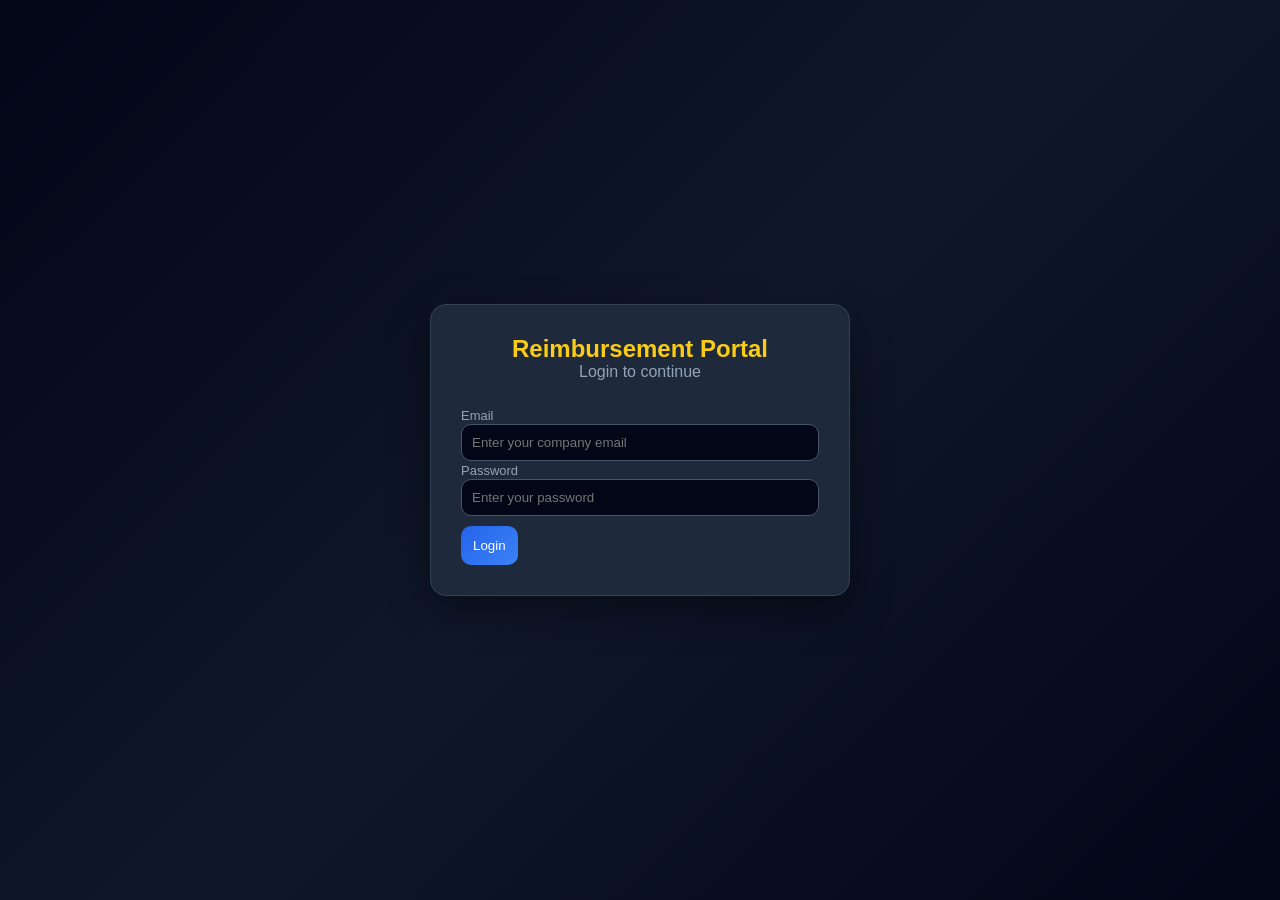
==== Capstone_ReimbursementPortal/frontend/index.html @ b1c379d9 "frontend setup complete" ====
<!DOCTYPE html>
<html lang="en">
<head>
  <meta charset="UTF-8" />
  <meta name="viewport" content="width=device-width, initial-scale=1.0" />
  <title>Reimbursement Portal</title>
   <link rel="stylesheet" href="css/style.css" />
</head>
<body>
  <div id="toast" class="toast hidden"></div>

  <!-- LOGIN SECTION -->
  <section id="loginSection" class="login-page">
    <div class="login-card">
      <div class="brand-block">
        <h1>Reimbursement Portal</h1>
        <p>Login to continue</p>
      </div>

      <div class="form-group">
        <label for="loginEmail">Email</label>
        <input type="email" id="loginEmail" placeholder="Enter your company email" />
      </div>

      <div class="form-group">
        <label for="loginPassword">Password</label>
        <input type="password" id="loginPassword" placeholder="Enter your password" />
      </div>

      <button type="button" class="primary-btn" onclick="login()">Login</button>
      <p id="loginMessage" class="error-text"></p>
    </div>
  </section>

  <!-- DASHBOARD SECTION -->
  <section id="dashboardSection" class="dashboard hidden">
    <nav class="navbar">
      <div class="nav-left">
        <h2>Reimbursement Portal</h2>
        <span id="welcomeText" class="welcome-text"></span>
      </div>

      <div class="nav-right">
        <button type="button" id="adminNavBtn" class="nav-btn hidden" onclick="showPanel('adminPanel')">Admin</button>
        <button type="button" id="employeeNavBtn" class="nav-btn hidden" onclick="showPanel('employeePanel')">Employee</button>
        <button type="button" id="managerNavBtn" class="nav-btn hidden" onclick="showPanel('managerPanel')">Manager</button>
        <button type="button" class="danger-btn" onclick="logout()">Logout</button>
      </div>
    </nav>

    <main class="main-content">

      <!-- ADMIN PANEL -->
      <section id="adminPanel" class="panel hidden">
        <div class="panel-header">
          <h3>Admin Dashboard</h3>
          <p>Create users, assign managers, and review fallback claims.</p>
        </div>

        <div class="card">
          <h4>Create User</h4>

          <div class="form-grid">
            <div class="form-group">
              <label for="userName">Name</label>
              <input type="text" id="userName" placeholder="Enter full name" />
            </div>

            <div class="form-group">
              <label for="userEmail">Email</label>
              <input type="email" id="userEmail" placeholder="Enter company email" />
            </div>

            <div class="form-group">
              <label for="userPassword">Password</label>
              <input type="password" id="userPassword" placeholder="Enter password" />
            </div>

            <div class="form-group">
              <label for="userRole">Role</label>
              <select id="userRole">
                <option value="ADMIN">ADMIN</option>
                <option value="MANAGER">MANAGER</option>
                <option value="EMPLOYEE">EMPLOYEE</option>
              </select>
            </div>

            <div class="form-group full-width">
              <label for="userManagerId">Manager ID</label>
              <input type="number" id="userManagerId" placeholder="Optional: required only for employee" />
            </div>
          </div>

          <button type="button" class="primary-btn" onclick="createUser()">Create User</button>
        </div>

        <div class="card">
          <h4>Assign Manager</h4>

          <div class="form-grid">
            <div class="form-group">
              <label for="assignEmployeeId">Employee ID</label>
              <input type="number" id="assignEmployeeId" placeholder="Enter employee id" />
            </div>

            <div class="form-group">
              <label for="assignManagerId">Manager ID</label>
              <input type="number" id="assignManagerId" placeholder="Enter manager id" />
            </div>
          </div>

          <button type="button" class="primary-btn" onclick="assignManager()">Assign Manager</button>
        </div>

        <div class="card">
          <div class="section-topbar">
            <h4>All Users</h4>
            <button type="button" class="secondary-btn" onclick="loadUsers()">Refresh Users</button>
          </div>

          <div id="usersWrap" class="table-wrap">
            <div class="no-data">No users loaded yet.</div>
          </div>
        </div>

        <div class="card">
          <div class="section-topbar">
            <h4>Fallback Claims / Admin Claims</h4>
            <button type="button" class="secondary-btn" onclick="loadAdminClaims()">Load Claims</button>
          </div>

          <div id="adminClaimsWrap" class="table-wrap">
            <div class="no-data">No admin claims loaded yet.</div>
          </div>

          <div class="pagination">
            <button type="button" class="secondary-btn" onclick="prevAdminPage()">Previous</button>
            <span id="adminPageText">Page 0</span>
            <button type="button" class="secondary-btn" onclick="nextAdminPage()">Next</button>
          </div>
        </div>
      </section>

      <!-- EMPLOYEE PANEL -->
      <section id="employeePanel" class="panel hidden">
        <div class="panel-header">
          <h3>Employee Dashboard</h3>
          <p>Submit reimbursement claims and track status.</p>
        </div>

        <div class="card">
          <h4>Submit Claim</h4>

          <div class="form-grid">
            <div class="form-group">
              <label for="claimAmount">Amount</label>
              <input type="number" id="claimAmount" placeholder="Enter amount" />
            </div>

            <div class="form-group">
              <label for="claimDate">Date</label>
              <input type="date" id="claimDate" />
            </div>

            <div class="form-group full-width">
              <label for="claimDescription">Description</label>
              <textarea id="claimDescription" rows="5" placeholder="Enter claim details"></textarea>
            </div>
          </div>

          <button type="button" class="primary-btn" onclick="submitClaim()">Submit Claim</button>
        </div>

        <div class="card">
          <div class="section-topbar">
            <h4>My Claims</h4>
            <button type="button" class="secondary-btn" onclick="loadMyClaims()">Refresh Claims</button>
          </div>

          <div id="myClaimsWrap" class="table-wrap">
            <div class="no-data">No claims loaded yet.</div>
          </div>

          <div class="pagination">
            <button type="button" class="secondary-btn" onclick="prevEmployeePage()">Previous</button>
            <span id="employeePageText">Page 0</span>
            <button type="button" class="secondary-btn" onclick="nextEmployeePage()">Next</button>
          </div>
        </div>
      </section>

      <!-- MANAGER PANEL -->
      <section id="managerPanel" class="panel hidden">
        <div class="panel-header">
          <h3>Manager Dashboard</h3>
          <p>View assigned claims and approve/reject them.</p>
        </div>

        <div class="card">
          <div class="section-topbar">
            <h4>Assigned Claims</h4>
            <button type="button" class="secondary-btn" onclick="loadAssignedClaims()">Load Claims</button>
          </div>

          <div id="claimsWrap" class="table-wrap">
            <div class="no-data">No assigned claims loaded yet.</div>
          </div>

          <div class="pagination">
            <button type="button" class="secondary-btn" onclick="prevManagerPage()">Previous</button>
            <span id="managerPageText">Page 0</span>
            <button type="button" class="secondary-btn" onclick="nextManagerPage()">Next</button>
          </div>
        </div>
      </section>

    </main>
  </section>

   <script src="js/app.js"></script>
</body>
</html>
---- Capstone_ReimbursementPortal/frontend/css/style.css ----
* {
  box-sizing: border-box;
  margin: 0;
  padding: 0;
  font-family: "Segoe UI", Arial, sans-serif;
}

body {
  background: linear-gradient(135deg, #020617, #0f172a, #020617);
  color: #e2e8f0;
  min-height: 100vh;
}

.hidden {
  display: none !important;
}

/* LOGIN */

.login-page {
  min-height: 100vh;
  display: flex;
  align-items: center;
  justify-content: center;
}

.login-card {
  width: 100%;
  max-width: 420px;
  background: #1e293b;
  border: 1px solid #334155;
  border-radius: 16px;
  padding: 30px;
  box-shadow: 0 15px 40px rgba(0,0,0,0.4);
}

.brand-block {
  text-align: center;
  margin-bottom: 25px;
}

.brand-block h1 {
  color: #facc15;
}

.brand-block p {
  color: #94a3b8;
}

/* NAVBAR */

.navbar {
  display: flex;
  justify-content: space-between;
  padding: 16px 24px;
  background: #020617;
  border-bottom: 1px solid #1e293b;
}

.nav-left h2 {
  color: #facc15;
}

.welcome-text {
  color: #94a3b8;
  font-size: 13px;
}

/* MAIN */

.main-content {
  max-width: 1200px;
  margin: auto;
  padding: 24px;
}

.panel-header h3 {
  color: #ffffff;
}

.panel-header p {
  color: #94a3b8;
}

/* CARD */

.card {
  background: #1e293b;
  border: 1px solid #334155;
  border-radius: 16px;
  padding: 20px;
  margin-bottom: 20px;
  transition: 0.2s;
}

.card:hover {
  transform: translateY(-3px);
}

.card h4 {
  color: #facc15;
  margin-bottom: 15px;
}

/* FORM */

.form-grid {
  display: grid;
  grid-template-columns: 1fr 1fr;
  gap: 15px;
}

.full-width {
  grid-column: 1 / -1;
}

.form-group label {
  color: #94a3b8;
  font-size: 13px;
}

input,
select,
textarea {
  width: 100%;
  padding: 10px;
  background: #020617;
  border: 1px solid #475569;
  color: #e2e8f0;
  border-radius: 10px;
}

input:focus,
select:focus,
textarea:focus {
  border-color: #3b82f6;
}

/* BUTTONS */

.primary-btn {
  background: linear-gradient(135deg, #2563eb, #3b82f6);
  color: white;
  border-radius: 10px;
  padding: 12px;
  margin-top: 10px;
  border: none;
  cursor: pointer;
}

.secondary-btn {
  background: #1e293b;
  color: #e2e8f0;
  border: 1px solid #334155;
  padding: 8px 12px;
  border-radius: 10px;
  cursor: pointer;
}

.danger-btn {
  background: #ef4444;
  color: white;
  border-radius: 10px;
  padding: 8px 12px;
}

.nav-btn {
  background: #1e293b;
  color: white;
  border-radius: 10px;
  padding: 8px 12px;
}

.primary-btn:hover,
.secondary-btn:hover,
.danger-btn:hover,
.nav-btn:hover {
  opacity: 0.9;
}

/* TABLE */

.table-wrap {
  overflow-x: auto;
}

table {
  width: 100%;
  border-collapse: collapse;
}

table th {
  background: #020617;
  color: #facc15;
}

table td {
  background: #020617;
}

table th,
table td {
  padding: 12px;
  border-bottom: 1px solid #1e293b;
}

/* ACTION BUTTONS */

.approve-btn {
  background: #22c55e;
  color: white;
  padding: 6px 10px;
  border-radius: 8px;
  border: none;
  margin-right: 6px;
  cursor: pointer;
}

.reject-btn {
  background: #ef4444;
  color: white;
  padding: 6px 10px;
  border-radius: 8px;
  border: none;
  cursor: pointer;
}

/* 🔥 NEW: Disabled buttons look */

.approve-btn:disabled,
.reject-btn:disabled {
  opacity: 0.45;
  cursor: not-allowed;
}

/* INPUT */

.small-input {
  min-width: 150px;
}

.small-input:disabled {
  opacity: 0.6;
  cursor: not-allowed;
}

/* PAGINATION */

.pagination {
  margin-top: 10px;
  display: flex;
  gap: 10px;
}

/* TOAST */

.toast {
  position: fixed;
  top: 20px;
  left: 50%;
  transform: translateX(-50%);
  background: #22c55e;
  padding: 10px 20px;
  border-radius: 10px;
  z-index: 9999;
  font-weight: 600;
}

.toast.error {
  background: #ef4444;
}

/* RESPONSIVE */

@media (max-width: 768px) {
  .form-grid {
    grid-template-columns: 1fr;
  }
}
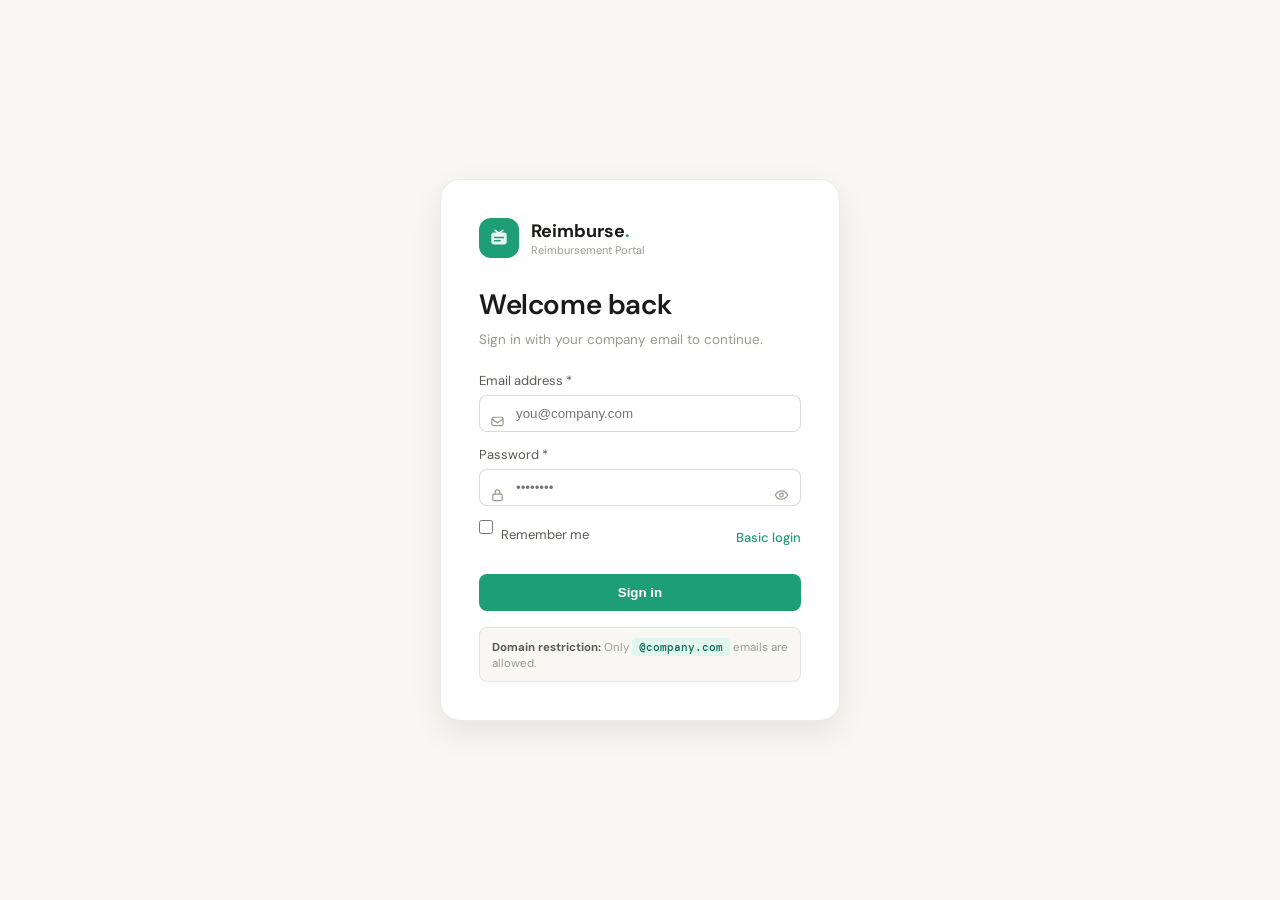
==== commit 5cbda6e7: "Merge branch 'develop' of https://github.com/Gagan-Nmadev/NucleusTeq_Training_Assignments into devel" ====
--- a/Capstone_ReimbursementPortal/frontend/index.html
+++ b/Capstone_ReimbursementPortal/frontend/index.html
@@ -4,219 +4,293 @@
   <meta charset="UTF-8" />
   <meta name="viewport" content="width=device-width, initial-scale=1.0" />
   <title>Reimbursement Portal</title>
-   <link rel="stylesheet" href="css/style.css" />
+  <link rel="stylesheet" href="css/style.css" />
 </head>
 <body>
-  <div id="toast" class="toast hidden"></div>
-
-  <!-- LOGIN SECTION -->
-  <section id="loginSection" class="login-page">
-    <div class="login-card">
-      <div class="brand-block">
-        <h1>Reimbursement Portal</h1>
-        <p>Login to continue</p>
-      </div>
-
+
+<section id="loginPage" class="login-page">
+  <div class="login-card">
+
+    <div class="login-logo">
+      <div class="logo-mark" style="width:40px;height:40px;border-radius:12px;">
+        <svg viewBox="0 0 20 20" fill="none" width="22" height="22">
+          <rect x="3" y="5" width="14" height="11" rx="2.5" fill="white" fill-opacity=".9"/>
+          <path d="M6 9.5h8M6 12.5h5" stroke="#1D9E75" stroke-width="1.5" stroke-linecap="round"/>
+          <path d="M6.5 3L10 5.5 13.5 3" stroke="white" stroke-width="1.5" stroke-linecap="round" stroke-linejoin="round"/>
+        </svg>
+      </div>
+      <div>
+        <div class="logo-text" style="font-size:18px;">Reimburse<span>.</span></div>
+        <div style="font-size:11px;color:var(--text3);">Reimbursement Portal</div>
+      </div>
+    </div>
+
+    <h1 class="login-heading">Welcome back</h1>
+    <p class="login-subheading">Sign in with your company email to continue.</p>
+
+    <div id="errorBox"
+      style="display:none;background:var(--danger-light);color:#A32D2D;border:1px solid #F7C1C1;border-radius:8px;padding:10px 14px;font-size:13px;margin-bottom:16px;">
+    </div>
+
+    <form id="loginForm" onsubmit="handleLogin(event)">
       <div class="form-group">
-        <label for="loginEmail">Email</label>
-        <input type="email" id="loginEmail" placeholder="Enter your company email" />
+        <label class="form-label" for="email">Email address <span>*</span></label>
+        <div class="input-icon-wrap">
+          <svg class="input-icon" viewBox="0 0 16 16" fill="none">
+            <rect x="2" y="4" width="12" height="9" rx="2" stroke="currentColor" stroke-width="1.3"/>
+            <path d="M2 6l6 4 6-4" stroke="currentColor" stroke-width="1.3"/>
+          </svg>
+          <input class="form-control" type="email" id="email" placeholder="you@company.com" required autocomplete="email"/>
+        </div>
+        <div class="form-error" id="emailError">Please use company email like name@company.com</div>
       </div>
 
       <div class="form-group">
-        <label for="loginPassword">Password</label>
-        <input type="password" id="loginPassword" placeholder="Enter your password" />
-      </div>
-
-      <button type="button" class="primary-btn" onclick="login()">Login</button>
-      <p id="loginMessage" class="error-text"></p>
-    </div>
-  </section>
-
-  <!-- DASHBOARD SECTION -->
-  <section id="dashboardSection" class="dashboard hidden">
-    <nav class="navbar">
-      <div class="nav-left">
-        <h2>Reimbursement Portal</h2>
-        <span id="welcomeText" class="welcome-text"></span>
-      </div>
-
-      <div class="nav-right">
-        <button type="button" id="adminNavBtn" class="nav-btn hidden" onclick="showPanel('adminPanel')">Admin</button>
-        <button type="button" id="employeeNavBtn" class="nav-btn hidden" onclick="showPanel('employeePanel')">Employee</button>
-        <button type="button" id="managerNavBtn" class="nav-btn hidden" onclick="showPanel('managerPanel')">Manager</button>
-        <button type="button" class="danger-btn" onclick="logout()">Logout</button>
-      </div>
+        <label class="form-label" for="password">Password <span>*</span></label>
+        <div class="input-icon-wrap">
+          <svg class="input-icon" viewBox="0 0 16 16" fill="none">
+            <rect x="3" y="7" width="10" height="7" rx="1.5" stroke="currentColor" stroke-width="1.3"/>
+            <path d="M5.5 7V5a2.5 2.5 0 015 0v2" stroke="currentColor" stroke-width="1.3" stroke-linecap="round"/>
+          </svg>
+          <input class="form-control" type="password" id="password" placeholder="••••••••" required autocomplete="current-password"/>
+          <button type="button" class="password-toggle" onclick="togglePassword()" id="toggleBtn">
+            <svg id="eyeIcon" viewBox="0 0 16 16" fill="none">
+              <path d="M1.5 8C3 5 5.3 3.5 8 3.5S13 5 14.5 8c-1.5 3-3.8 4.5-6.5 4.5S3 11 1.5 8z" stroke="currentColor" stroke-width="1.3"/>
+              <circle cx="8" cy="8" r="2" stroke="currentColor" stroke-width="1.3"/>
+            </svg>
+          </button>
+        </div>
+      </div>
+
+      <div style="display:flex;align-items:center;justify-content:space-between;margin-bottom:20px;">
+        <label style="display:flex;align-items:center;gap:8px;font-size:13px;color:var(--text2);cursor:pointer;">
+          <input type="checkbox" id="rememberMe" style="accent-color:var(--accent);width:14px;height:14px;"/>
+          Remember me
+        </label>
+        <span style="font-size:13px;color:var(--accent);font-weight:500;">Basic login</span>
+      </div>
+
+      <button type="submit" class="btn btn-primary w-full" id="loginBtn" style="justify-content:center;padding:11px;">
+        Sign in
+      </button>
+    </form>
+
+    <div class="role-hint">
+      <strong>Domain restriction:</strong> Only <span class="domain-tag">@company.com</span> emails are allowed.
+    </div>
+
+  </div>
+</section>
+
+<section id="appPage" class="app-shell hidden">
+  <aside class="sidebar">
+    <div class="sidebar-logo">
+      <div class="logo-mark">₹</div>
+      <div class="logo-text">Reimburse<span>.</span></div>
+    </div>
+
+    <nav class="sidebar-nav">
+      <div class="nav-section-label">Main</div>
+
+      <button class="nav-link active" id="navDashboard" onclick="showPage('dashboardPage')">Dashboard</button>
+      <button class="nav-link hidden" id="navSubmit" onclick="showPage('submitPage')">Submit Claim</button>
+      <button class="nav-link hidden" id="navMyClaims" onclick="showPage('myClaimsPage')">My Claims</button>
+      <button class="nav-link hidden" id="navReview" onclick="showPage('reviewPage')">Review Claims</button>
+      <button class="nav-link hidden" id="navUsers" onclick="showPage('usersPage')">Users</button>
+
+      <div class="nav-section-label">Account</div>
+      <button class="nav-link" onclick="showPage('profilePage')">Profile</button>
     </nav>
 
-    <main class="main-content">
-
-      <!-- ADMIN PANEL -->
-      <section id="adminPanel" class="panel hidden">
-        <div class="panel-header">
-          <h3>Admin Dashboard</h3>
-          <p>Create users, assign managers, and review fallback claims.</p>
-        </div>
-
-        <div class="card">
-          <h4>Create User</h4>
-
-          <div class="form-grid">
+    <div class="sidebar-footer">
+      <div class="user-card">
+        <div class="avatar" id="userAvatar">U</div>
+        <div>
+          <div class="user-name" id="sideUserName">User</div>
+          <div class="user-role" id="sideUserRole">Role</div>
+        </div>
+      </div>
+    </div>
+  </aside>
+
+  <main class="main-content">
+    <div class="topbar">
+      <div class="topbar-title" id="pageTitle">Dashboard</div>
+      <input class="search-input" id="searchInput" placeholder="Search claims..." />
+      <button class="btn btn-primary hidden" id="topNewClaimBtn" onclick="showPage('submitPage')">+ New Claim</button>
+      <button class="btn btn-danger" onclick="logout()">Logout</button>
+    </div>
+
+    <div class="page-body">
+
+      <section id="dashboardPage" class="page-section">
+        <div class="stats-grid">
+          <div class="stat-card">
+            <div class="stat-value" id="statTotal">0</div>
+            <div class="stat-label">Total claims</div>
+          </div>
+          <div class="stat-card">
+            <div class="stat-value amber" id="statSubmitted">0</div>
+            <div class="stat-label">Pending review</div>
+          </div>
+          <div class="stat-card">
+            <div class="stat-value green" id="statApproved">0</div>
+            <div class="stat-label">Approved</div>
+          </div>
+          <div class="stat-card">
+            <div class="stat-value blue" id="statAmount">₹0</div>
+            <div class="stat-label">Total reimbursed</div>
+          </div>
+        </div>
+
+        <div class="card">
+          <div class="card-header">
+            <div class="card-title">Recent Claims</div>
+            <div class="filter-row">
+              <button class="filter-chip active" onclick="filterDashboardClaims('ALL')">All</button>
+              <button class="filter-chip" onclick="filterDashboardClaims('SUBMITTED')">Submitted</button>
+              <button class="filter-chip" onclick="filterDashboardClaims('APPROVED')">Approved</button>
+              <button class="filter-chip" onclick="filterDashboardClaims('REJECTED')">Rejected</button>
+            </div>
+          </div>
+          <div class="table-wrap">
+            <table>
+              <thead>
+                <tr>
+                  <th>Claim ID</th>
+                  <th>Description</th>
+                  <th>Amount</th>
+                  <th>Status</th>
+                  <th>Date</th>
+                  <th>Comment</th>
+                </tr>
+              </thead>
+              <tbody id="dashboardClaimsBody"></tbody>
+            </table>
+          </div>
+        </div>
+      </section>
+
+      <section id="submitPage" class="page-section hidden">
+        <div class="card">
+          <div class="card-header">
+            <div class="card-title">Submit Claim</div>
+          </div>
+          <div class="card-body">
+            <div class="form-row">
+              <div class="form-group">
+                <label class="form-label">Amount</label>
+                <input class="form-control" id="claimAmount" type="number" placeholder="Enter amount" />
+              </div>
+              <div class="form-group">
+                <label class="form-label">Date</label>
+                <input class="form-control" id="claimDate" type="date" />
+              </div>
+            </div>
             <div class="form-group">
-              <label for="userName">Name</label>
-              <input type="text" id="userName" placeholder="Enter full name" />
-            </div>
-
-            <div class="form-group">
-              <label for="userEmail">Email</label>
-              <input type="email" id="userEmail" placeholder="Enter company email" />
-            </div>
-
-            <div class="form-group">
-              <label for="userPassword">Password</label>
-              <input type="password" id="userPassword" placeholder="Enter password" />
-            </div>
-
-            <div class="form-group">
-              <label for="userRole">Role</label>
-              <select id="userRole">
+              <label class="form-label">Description</label>
+              <textarea class="form-control" id="claimDescription" placeholder="Enter claim details"></textarea>
+            </div>
+            <button class="btn btn-primary" onclick="submitClaim()">Submit Claim</button>
+          </div>
+        </div>
+      </section>
+
+      <section id="myClaimsPage" class="page-section hidden">
+        <div class="card">
+          <div class="card-header">
+            <div class="card-title">My Claims</div>
+            <button class="btn btn-secondary btn-sm" onclick="loadMyClaims()">Refresh</button>
+          </div>
+          <div class="table-wrap" id="myClaimsWrap"></div>
+          <div class="pagination">
+            <button class="page-btn" onclick="prevEmployeePage()">‹</button>
+            <span class="page-info" id="employeePageText">Page 0</span>
+            <button class="page-btn" onclick="nextEmployeePage()">›</button>
+          </div>
+        </div>
+      </section>
+
+      <section id="reviewPage" class="page-section hidden">
+        <div class="card">
+          <div class="card-header">
+            <div class="card-title">Review Claims</div>
+            <button class="btn btn-secondary btn-sm" onclick="loadReviewClaims()">Refresh</button>
+          </div>
+          <div class="table-wrap" id="reviewClaimsWrap"></div>
+          <div class="pagination">
+            <button class="page-btn" onclick="prevReviewPage()">‹</button>
+            <span class="page-info" id="reviewPageText">Page 0</span>
+            <button class="page-btn" onclick="nextReviewPage()">›</button>
+          </div>
+        </div>
+      </section>
+
+      <section id="usersPage" class="page-section hidden">
+        <div class="card">
+          <div class="card-header">
+            <div class="card-title">Create User</div>
+          </div>
+          <div class="card-body">
+            <div class="form-row">
+              <input class="form-control" id="userName" placeholder="Name" />
+              <input class="form-control" id="userEmail" placeholder="Email" />
+            </div>
+            <div class="form-row">
+              <input class="form-control" id="userPassword" placeholder="Password" />
+              <select class="form-control" id="userRole">
                 <option value="ADMIN">ADMIN</option>
                 <option value="MANAGER">MANAGER</option>
                 <option value="EMPLOYEE">EMPLOYEE</option>
               </select>
             </div>
-
-            <div class="form-group full-width">
-              <label for="userManagerId">Manager ID</label>
-              <input type="number" id="userManagerId" placeholder="Optional: required only for employee" />
-            </div>
-          </div>
-
-          <button type="button" class="primary-btn" onclick="createUser()">Create User</button>
-        </div>
-
-        <div class="card">
-          <h4>Assign Manager</h4>
-
-          <div class="form-grid">
-            <div class="form-group">
-              <label for="assignEmployeeId">Employee ID</label>
-              <input type="number" id="assignEmployeeId" placeholder="Enter employee id" />
-            </div>
-
-            <div class="form-group">
-              <label for="assignManagerId">Manager ID</label>
-              <input type="number" id="assignManagerId" placeholder="Enter manager id" />
-            </div>
-          </div>
-
-          <button type="button" class="primary-btn" onclick="assignManager()">Assign Manager</button>
-        </div>
-
-        <div class="card">
-          <div class="section-topbar">
-            <h4>All Users</h4>
-            <button type="button" class="secondary-btn" onclick="loadUsers()">Refresh Users</button>
-          </div>
-
-          <div id="usersWrap" class="table-wrap">
-            <div class="no-data">No users loaded yet.</div>
-          </div>
-        </div>
-
-        <div class="card">
-          <div class="section-topbar">
-            <h4>Fallback Claims / Admin Claims</h4>
-            <button type="button" class="secondary-btn" onclick="loadAdminClaims()">Load Claims</button>
-          </div>
-
-          <div id="adminClaimsWrap" class="table-wrap">
-            <div class="no-data">No admin claims loaded yet.</div>
-          </div>
-
-          <div class="pagination">
-            <button type="button" class="secondary-btn" onclick="prevAdminPage()">Previous</button>
-            <span id="adminPageText">Page 0</span>
-            <button type="button" class="secondary-btn" onclick="nextAdminPage()">Next</button>
-          </div>
-        </div>
-      </section>
-
-      <!-- EMPLOYEE PANEL -->
-      <section id="employeePanel" class="panel hidden">
-        <div class="panel-header">
-          <h3>Employee Dashboard</h3>
-          <p>Submit reimbursement claims and track status.</p>
-        </div>
-
-        <div class="card">
-          <h4>Submit Claim</h4>
-
-          <div class="form-grid">
-            <div class="form-group">
-              <label for="claimAmount">Amount</label>
-              <input type="number" id="claimAmount" placeholder="Enter amount" />
-            </div>
-
-            <div class="form-group">
-              <label for="claimDate">Date</label>
-              <input type="date" id="claimDate" />
-            </div>
-
-            <div class="form-group full-width">
-              <label for="claimDescription">Description</label>
-              <textarea id="claimDescription" rows="5" placeholder="Enter claim details"></textarea>
-            </div>
-          </div>
-
-          <button type="button" class="primary-btn" onclick="submitClaim()">Submit Claim</button>
-        </div>
-
-        <div class="card">
-          <div class="section-topbar">
-            <h4>My Claims</h4>
-            <button type="button" class="secondary-btn" onclick="loadMyClaims()">Refresh Claims</button>
-          </div>
-
-          <div id="myClaimsWrap" class="table-wrap">
-            <div class="no-data">No claims loaded yet.</div>
-          </div>
-
-          <div class="pagination">
-            <button type="button" class="secondary-btn" onclick="prevEmployeePage()">Previous</button>
-            <span id="employeePageText">Page 0</span>
-            <button type="button" class="secondary-btn" onclick="nextEmployeePage()">Next</button>
-          </div>
-        </div>
-      </section>
-
-      <!-- MANAGER PANEL -->
-      <section id="managerPanel" class="panel hidden">
-        <div class="panel-header">
-          <h3>Manager Dashboard</h3>
-          <p>View assigned claims and approve/reject them.</p>
-        </div>
-
-        <div class="card">
-          <div class="section-topbar">
-            <h4>Assigned Claims</h4>
-            <button type="button" class="secondary-btn" onclick="loadAssignedClaims()">Load Claims</button>
-          </div>
-
-          <div id="claimsWrap" class="table-wrap">
-            <div class="no-data">No assigned claims loaded yet.</div>
-          </div>
-
-          <div class="pagination">
-            <button type="button" class="secondary-btn" onclick="prevManagerPage()">Previous</button>
-            <span id="managerPageText">Page 0</span>
-            <button type="button" class="secondary-btn" onclick="nextManagerPage()">Next</button>
-          </div>
-        </div>
-      </section>
-
-    </main>
-  </section>
-
-   <script src="js/app.js"></script>
+            <input class="form-control" id="userManagerId" type="number" placeholder="Manager ID optional" />
+            <br />
+            <button class="btn btn-primary" onclick="createUser()">Create User</button>
+          </div>
+        </div>
+
+        <div class="card">
+          <div class="card-header">
+            <div class="card-title">Assign Manager</div>
+          </div>
+          <div class="card-body">
+            <div class="form-row">
+              <input class="form-control" id="assignEmployeeId" type="number" placeholder="Employee ID" />
+              <input class="form-control" id="assignManagerId" type="number" placeholder="Manager ID" />
+            </div>
+            <button class="btn btn-primary" onclick="assignManager()">Assign Manager</button>
+          </div>
+        </div>
+
+        <div class="card">
+          <div class="card-header">
+            <div class="card-title">All Users</div>
+            <button class="btn btn-secondary btn-sm" onclick="loadUsers()">Refresh</button>
+          </div>
+          <div class="table-wrap" id="usersWrap"></div>
+        </div>
+      </section>
+
+      <section id="profilePage" class="page-section hidden">
+        <div class="card">
+          <div class="card-header">
+            <div class="card-title">Profile</div>
+          </div>
+          <div class="card-body">
+            <p><b>Name:</b> <span id="profileName"></span></p>
+            <p><b>Email:</b> <span id="profileEmail"></span></p>
+            <p><b>Role:</b> <span id="profileRole"></span></p>
+          </div>
+        </div>
+      </section>
+
+    </div>
+  </main>
+</section>
+
+<div id="toastContainer" class="toast-container"></div>
+
+<script src="js/app.js"></script>
 </body>
 </html>
--- a/Capstone_ReimbursementPortal/frontend/css/style.css
+++ b/Capstone_ReimbursementPortal/frontend/css/style.css
@@ -1,279 +1,576 @@
-* {
-  box-sizing: border-box;
-  margin: 0;
-  padding: 0;
-  font-family: "Segoe UI", Arial, sans-serif;
+@import url('https://fonts.googleapis.com/css2?family=DM+Sans:wght@400;500;600;700&family=DM+Mono:wght@400;500&display=swap');
+
+* { box-sizing: border-box; margin: 0; padding: 0; }
+
+:root {
+  --accent:#1D9E75;
+  --accent-mid:#0F6E56;
+  --accent-light:#E1F5EE;
+  --danger:#E24B4A;
+  --danger-light:#FCEBEB;
+  --amber:#EF9F27;
+  --blue:#378ADD;
+  --surface:#ffffff;
+  --surface2:#F8F7F3;
+  --surface3:#F0EFE9;
+  --text1:#1a1a18;
+  --text2:#5a5a55;
+  --text3:#9a9a90;
+  --border:rgba(0,0,0,0.08);
+  --border2:rgba(0,0,0,0.14);
+  --sidebar-w:224px;
+  --header-h:58px;
+  --radius:10px;
+  --radius-lg:14px;
+  --radius-xl:20px;
+  --mono:'DM Mono', monospace;
 }
 
 body {
-  background: linear-gradient(135deg, #020617, #0f172a, #020617);
-  color: #e2e8f0;
-  min-height: 100vh;
-}
-
-.hidden {
-  display: none !important;
-}
-
-/* LOGIN */
+  font-family:'DM Sans', sans-serif;
+  background:#F4F3EF;
+  color:var(--text1);
+  min-height:100vh;
+}
+
+.hidden { display:none !important; }
 
 .login-page {
-  min-height: 100vh;
+  min-height:100vh;
+  display:flex;
+  align-items:center;
+  justify-content:center;
+  background:var(--surface2);
+}
+
+.login-card {
+  width:400px;
+  background:var(--surface);
+  border:1px solid var(--border);
+  border-radius:var(--radius-xl);
+  padding:38px;
+  box-shadow:0 12px 32px rgba(0,0,0,0.08);
+}
+
+.login-card h1 {
+  font-size:28px;
+  margin-bottom:8px;
+}
+
+.login-card h1 span { color:var(--accent); }
+
+.login-card p {
+  color:var(--text3);
+  margin-bottom:24px;
+}
+
+.login-card label {
+  font-size:13px;
+  color:var(--text2);
+  display:block;
+  margin-bottom:6px;
+}
+
+.login-card input {
+  width:100%;
+  padding:10px 12px;
+  margin-bottom:14px;
+  border:1px solid var(--border2);
+  border-radius:8px;
+}
+
+.error-text {
+  color:var(--danger);
+  margin-top:12px;
+  font-size:13px;
+}
+
+.app-shell { display:flex; min-height:100vh; }
+
+.sidebar {
+  width:var(--sidebar-w);
+  background:var(--surface);
+  border-right:1px solid var(--border);
+  position:fixed;
+  left:0; top:0; bottom:0;
+  display:flex;
+  flex-direction:column;
+}
+
+.sidebar-logo {
+  height:var(--header-h);
+  display:flex;
+  align-items:center;
+  gap:10px;
+  padding:0 18px;
+  border-bottom:1px solid var(--border);
+}
+
+.logo-mark {
+  width:32px;
+  height:32px;
+  background:var(--accent);
+  color:white;
+  display:flex;
+  align-items:center;
+  justify-content:center;
+  border-radius:9px;
+  font-weight:700;
+}
+
+.logo-text { font-weight:700; }
+.logo-text span { color:var(--accent); }
+
+.sidebar-nav {
+  flex:1;
+  padding:12px 10px;
+}
+
+.nav-section-label {
+  font-size:10px;
+  text-transform:uppercase;
+  color:var(--text3);
+  font-weight:700;
+  padding:14px 8px 7px;
+}
+
+.nav-link {
+  width:100%;
+  border:none;
+  background:transparent;
+  text-align:left;
+  padding:9px 10px;
+  border-radius:8px;
+  color:var(--text2);
+  font-size:14px;
+  cursor:pointer;
+  margin-bottom:3px;
+}
+
+.nav-link:hover {
+  background:var(--surface2);
+}
+
+.nav-link.active {
+  background:var(--accent-light);
+  color:var(--accent-mid);
+  font-weight:700;
+}
+
+.sidebar-footer {
+  border-top:1px solid var(--border);
+  padding:12px;
+}
+
+.user-card {
+  display:flex;
+  align-items:center;
+  gap:10px;
+}
+
+.avatar {
+  width:34px;
+  height:34px;
+  background:var(--accent-light);
+  color:var(--accent-mid);
+  border-radius:50%;
+  display:flex;
+  align-items:center;
+  justify-content:center;
+  font-weight:700;
+}
+
+.user-name { font-size:13px; font-weight:700; }
+.user-role { font-size:12px; color:var(--text3); }
+
+.main-content {
+  margin-left:var(--sidebar-w);
+  flex:1;
+}
+
+.topbar {
+  height:var(--header-h);
+  background:var(--surface);
+  border-bottom:1px solid var(--border);
+  display:flex;
+  align-items:center;
+  gap:12px;
+  padding:0 24px;
+  position:sticky;
+  top:0;
+  z-index:20;
+}
+
+.topbar-title {
+  font-size:16px;
+  font-weight:700;
+  flex:1;
+}
+
+.search-input {
+  width:220px;
+  padding:8px 12px;
+  border:1px solid var(--border2);
+  border-radius:8px;
+}
+
+.page-body {
+  padding:24px;
+  display:flex;
+  flex-direction:column;
+  gap:20px;
+}
+
+.stats-grid {
+  display:grid;
+  grid-template-columns:repeat(4,1fr);
+  gap:12px;
+}
+
+.stat-card {
+  background:var(--surface);
+  border:1px solid var(--border);
+  border-radius:var(--radius-lg);
+  padding:18px;
+}
+
+.stat-value {
+  font-family:var(--mono);
+  font-size:28px;
+  font-weight:700;
+}
+
+.stat-label {
+  color:var(--text3);
+  font-size:13px;
+}
+
+.green { color:var(--accent); }
+.amber { color:var(--amber); }
+.blue { color:var(--blue); }
+
+.card {
+  background:var(--surface);
+  border:1px solid var(--border);
+  border-radius:var(--radius-lg);
+  overflow:hidden;
+}
+
+.card-header {
+  padding:16px 20px;
+  border-bottom:1px solid var(--border);
+  display:flex;
+  align-items:center;
+  gap:12px;
+}
+
+.card-title {
+  font-size:15px;
+  font-weight:700;
+  flex:1;
+}
+
+.card-body { padding:20px; }
+
+.form-row {
+  display:grid;
+  grid-template-columns:1fr 1fr;
+  gap:14px;
+  margin-bottom:14px;
+}
+
+.form-control {
+  width:100%;
+  padding:10px 12px;
+  border:1px solid var(--border2);
+  border-radius:8px;
+  margin-bottom:12px;
+}
+
+textarea.form-control {
+  min-height:100px;
+  resize:vertical;
+}
+
+.btn {
+  border:none;
+  border-radius:8px;
+  padding:8px 14px;
+  cursor:pointer;
+  font-weight:600;
+}
+
+.btn-primary {
+  background:var(--accent);
+  color:white;
+}
+
+.btn-secondary {
+  background:var(--surface);
+  border:1px solid var(--border2);
+  color:var(--text2);
+}
+
+.btn-danger {
+  background:var(--danger);
+  color:white;
+}
+
+.btn-sm { padding:6px 10px; font-size:12px; }
+.w-full { width:100%; }
+
+.table-wrap { overflow-x:auto; }
+
+table {
+  width:100%;
+  border-collapse:collapse;
+}
+
+th {
+  font-size:11px;
+  color:var(--text3);
+  text-align:left;
+  padding:10px 16px;
+  border-bottom:1px solid var(--border);
+  text-transform:uppercase;
+}
+
+td {
+  font-size:13.5px;
+  padding:12px 16px;
+  border-bottom:1px solid var(--border);
+}
+
+tbody tr:hover td { background:var(--surface2); }
+
+.badge {
+  display:inline-flex;
+  padding:3px 9px;
+  border-radius:20px;
+  font-size:12px;
+  font-weight:700;
+}
+
+.badge-submitted { background:#E6F1FB; color:#185FA5; }
+.badge-approved { background:var(--accent-light); color:var(--accent-mid); }
+.badge-rejected { background:var(--danger-light); color:#A32D2D; }
+
+.filter-row {
+  display:flex;
+  gap:6px;
+}
+
+.filter-chip {
+  border:1px solid var(--border2);
+  background:white;
+  border-radius:20px;
+  padding:6px 12px;
+  cursor:pointer;
+}
+
+.filter-chip.active {
+  background:var(--text1);
+  color:white;
+}
+
+.pagination {
+  display:flex;
+  align-items:center;
+  gap:8px;
+  padding:12px 16px;
+  border-top:1px solid var(--border);
+}
+
+.page-btn {
+  width:32px;
+  height:32px;
+  border:1px solid var(--border2);
+  background:white;
+  border-radius:8px;
+  cursor:pointer;
+}
+
+.page-info {
+  font-size:13px;
+  color:var(--text3);
+}
+
+.review-input {
+  min-width:160px;
+  padding:8px;
+  border:1px solid var(--border2);
+  border-radius:8px;
+}
+
+.approve-btn {
+  background:var(--accent);
+  color:white;
+  border:none;
+  padding:7px 10px;
+  border-radius:8px;
+  cursor:pointer;
+  margin-right:6px;
+}
+
+.reject-btn {
+  background:var(--danger);
+  color:white;
+  border:none;
+  padding:7px 10px;
+  border-radius:8px;
+  cursor:pointer;
+}
+
+.approve-btn:disabled,
+.reject-btn:disabled,
+.review-input:disabled {
+  opacity:.45;
+  cursor:not-allowed;
+}
+
+.empty-state {
+  padding:26px;
+  text-align:center;
+  color:var(--text3);
+}
+
+.toast-container {
+  position:fixed;
+  right:24px;
+  bottom:24px;
+  z-index:9999;
+  display:flex;
+  flex-direction:column;
+  gap:8px;
+}
+
+.toast {
+  background:var(--text1);
+  color:white;
+  padding:12px 18px;
+  border-radius:10px;
+}
+
+.toast.success { border-left:4px solid var(--accent); }
+.toast.error { border-left:4px solid var(--danger); }
+
+@media(max-width:900px) {
+  .sidebar { display:none; }
+  .main-content { margin-left:0; }
+  .stats-grid { grid-template-columns:1fr 1fr; }
+  .form-row { grid-template-columns:1fr; }
+}
+.login-page {
+  animation: fadeIn 0.4s ease;
+}
+
+.login-card {
+  animation: fadeIn 0.4s ease 0.1s both;
+}
+
+.login-logo {
   display: flex;
   align-items: center;
-  justify-content: center;
-}
-
-.login-card {
-  width: 100%;
-  max-width: 420px;
-  background: #1e293b;
-  border: 1px solid #334155;
-  border-radius: 16px;
-  padding: 30px;
-  box-shadow: 0 15px 40px rgba(0,0,0,0.4);
-}
-
-.brand-block {
-  text-align: center;
-  margin-bottom: 25px;
-}
-
-.brand-block h1 {
-  color: #facc15;
-}
-
-.brand-block p {
-  color: #94a3b8;
-}
-
-/* NAVBAR */
-
-.navbar {
-  display: flex;
-  justify-content: space-between;
-  padding: 16px 24px;
-  background: #020617;
-  border-bottom: 1px solid #1e293b;
-}
-
-.nav-left h2 {
-  color: #facc15;
-}
-
-.welcome-text {
-  color: #94a3b8;
-  font-size: 13px;
-}
-
-/* MAIN */
-
-.main-content {
-  max-width: 1200px;
-  margin: auto;
-  padding: 24px;
-}
-
-.panel-header h3 {
-  color: #ffffff;
-}
-
-.panel-header p {
-  color: #94a3b8;
-}
-
-/* CARD */
-
-.card {
-  background: #1e293b;
-  border: 1px solid #334155;
-  border-radius: 16px;
-  padding: 20px;
-  margin-bottom: 20px;
-  transition: 0.2s;
-}
-
-.card:hover {
-  transform: translateY(-3px);
-}
-
-.card h4 {
-  color: #facc15;
-  margin-bottom: 15px;
-}
-
-/* FORM */
-
-.form-grid {
-  display: grid;
-  grid-template-columns: 1fr 1fr;
-  gap: 15px;
-}
-
-.full-width {
-  grid-column: 1 / -1;
-}
-
-.form-group label {
-  color: #94a3b8;
-  font-size: 13px;
-}
-
-input,
-select,
-textarea {
-  width: 100%;
-  padding: 10px;
-  background: #020617;
-  border: 1px solid #475569;
-  color: #e2e8f0;
-  border-radius: 10px;
-}
-
-input:focus,
-select:focus,
-textarea:focus {
-  border-color: #3b82f6;
-}
-
-/* BUTTONS */
-
-.primary-btn {
-  background: linear-gradient(135deg, #2563eb, #3b82f6);
-  color: white;
-  border-radius: 10px;
-  padding: 12px;
-  margin-top: 10px;
+  gap: 12px;
+  margin-bottom: 28px;
+}
+
+.login-heading {
+  font-size: 22px;
+  font-weight: 600;
+  color: var(--text1);
+  margin-bottom: 6px;
+  letter-spacing: -0.4px;
+}
+
+.login-subheading {
+  font-size: 13.5px;
+  color: var(--text3);
+  margin-bottom: 28px;
+}
+
+.input-icon-wrap {
+  position: relative;
+}
+
+.input-icon-wrap .form-control {
+  padding-left: 36px;
+}
+
+.input-icon {
+  position: absolute;
+  left: 11px;
+  top: 50%;
+  transform: translateY(-50%);
+  width: 15px;
+  height: 15px;
+  color: var(--text3);
+  pointer-events: none;
+}
+
+.password-toggle {
+  position: absolute;
+  right: 10px;
+  top: 50%;
+  transform: translateY(-50%);
+  background: none;
   border: none;
   cursor: pointer;
-}
-
-.secondary-btn {
-  background: #1e293b;
-  color: #e2e8f0;
-  border: 1px solid #334155;
-  padding: 8px 12px;
-  border-radius: 10px;
-  cursor: pointer;
-}
-
-.danger-btn {
-  background: #ef4444;
-  color: white;
-  border-radius: 10px;
-  padding: 8px 12px;
-}
-
-.nav-btn {
-  background: #1e293b;
-  color: white;
-  border-radius: 10px;
-  padding: 8px 12px;
-}
-
-.primary-btn:hover,
-.secondary-btn:hover,
-.danger-btn:hover,
-.nav-btn:hover {
-  opacity: 0.9;
-}
-
-/* TABLE */
-
-.table-wrap {
-  overflow-x: auto;
-}
-
-table {
-  width: 100%;
-  border-collapse: collapse;
-}
-
-table th {
-  background: #020617;
-  color: #facc15;
-}
-
-table td {
-  background: #020617;
-}
-
-table th,
-table td {
-  padding: 12px;
-  border-bottom: 1px solid #1e293b;
-}
-
-/* ACTION BUTTONS */
-
-.approve-btn {
-  background: #22c55e;
-  color: white;
-  padding: 6px 10px;
+  color: var(--text3);
+  padding: 2px;
+  display: flex;
+}
+
+.password-toggle:hover {
+  color: var(--text2);
+}
+
+.password-toggle svg {
+  width: 15px;
+  height: 15px;
+}
+
+.role-hint {
+  font-size: 11.5px;
+  color: var(--text3);
+  background: var(--surface2);
+  border: 1px solid var(--border);
   border-radius: 8px;
-  border: none;
-  margin-right: 6px;
-  cursor: pointer;
-}
-
-.reject-btn {
-  background: #ef4444;
-  color: white;
-  padding: 6px 10px;
-  border-radius: 8px;
-  border: none;
-  cursor: pointer;
-}
-
-/* 🔥 NEW: Disabled buttons look */
-
-.approve-btn:disabled,
-.reject-btn:disabled {
-  opacity: 0.45;
-  cursor: not-allowed;
-}
-
-/* INPUT */
-
-.small-input {
-  min-width: 150px;
-}
-
-.small-input:disabled {
-  opacity: 0.6;
-  cursor: not-allowed;
-}
-
-/* PAGINATION */
-
-.pagination {
-  margin-top: 10px;
-  display: flex;
-  gap: 10px;
-}
-
-/* TOAST */
-
-.toast {
-  position: fixed;
-  top: 20px;
-  left: 50%;
-  transform: translateX(-50%);
-  background: #22c55e;
-  padding: 10px 20px;
-  border-radius: 10px;
-  z-index: 9999;
-  font-weight: 600;
-}
-
-.toast.error {
-  background: #ef4444;
-}
-
-/* RESPONSIVE */
-
-@media (max-width: 768px) {
-  .form-grid {
-    grid-template-columns: 1fr;
-  }
+  padding: 10px 12px;
+  margin-top: 16px;
+}
+
+.role-hint strong {
+  color: var(--text2);
+}
+
+.domain-tag {
+  display: inline-block;
+  background: var(--accent-light);
+  color: var(--accent-mid);
+  font-size: 11px;
+  font-weight: 500;
+  padding: 2px 7px;
+  border-radius: 4px;
+  font-family: var(--mono);
+}
+
+.btn-primary.loading {
+  opacity: 0.7;
+  pointer-events: none;
+}
+
+.form-error {
+  font-size: 11.5px;
+  color: var(--danger);
+  margin-top: 4px;
+  display: none;
+}
+
+.form-error.show {
+  display: block;
+}
+
+.form-control.error {
+  border-color: var(--danger);
 }
